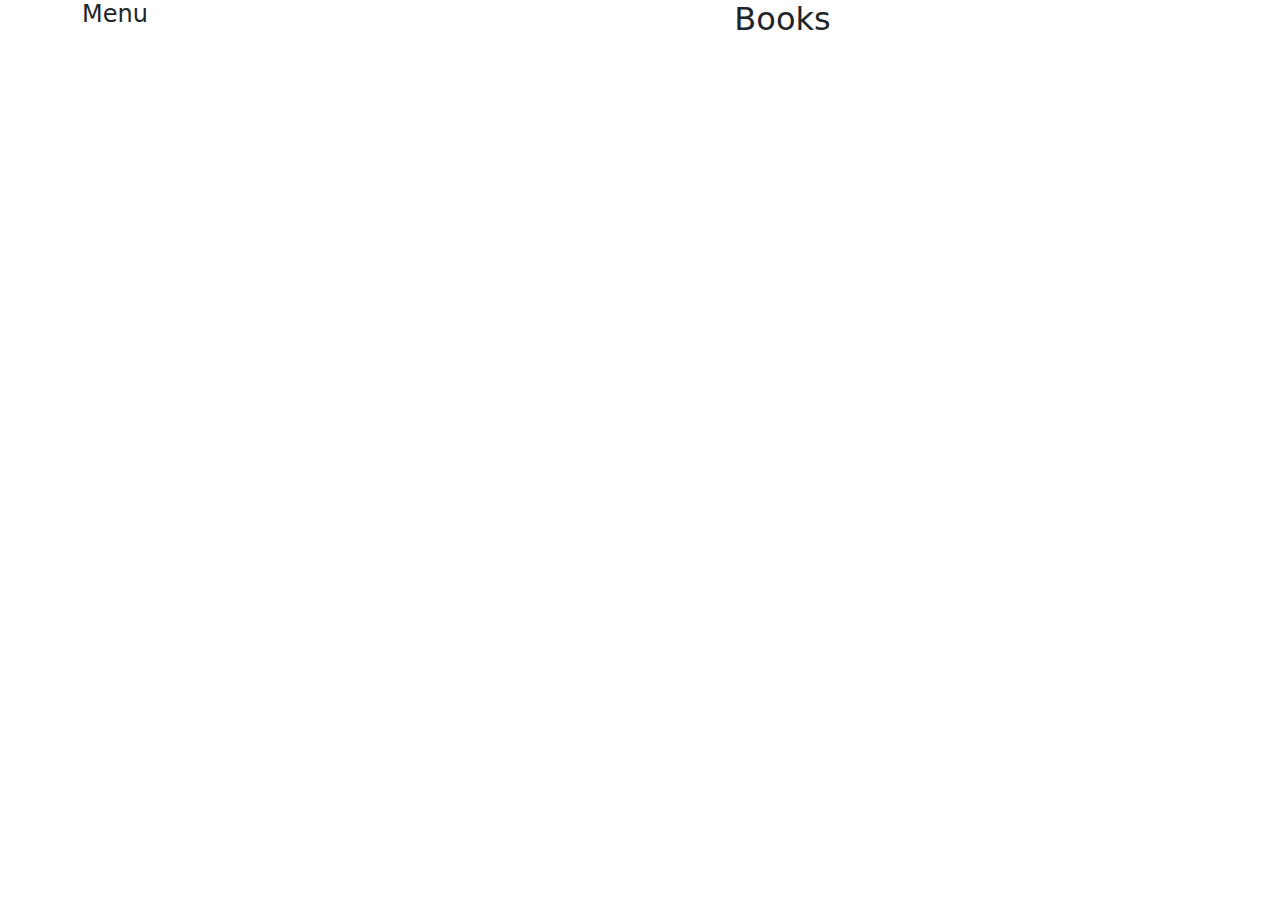
==== books.html @ 38046bc7 "first commit" ====
<!DOCTYPE html>
<html lang="en">
<head>
    <meta charset="UTF-8">
    <meta name="viewport" content="width=device-width, initial-scale=1.0">
    <title>Books</title>
    <link rel="stylesheet" href="css/styles.css">
    <link href="https://cdn.jsdelivr.net/npm/bootstrap@5.3.0/dist/css/bootstrap.min.css" rel="stylesheet">
</head>
<body>
    <div class="container">
        <div class="row">
            <div id="sidebar" class="col-md-3">
                <h4>Menu</h4>
                <ul id="sidebarItems"></ul>
            </div>
            <div class="col-md-9">
                <h2 class="text-center">Books</h2>
                <div id="bookContent" class="mt-3"></div>
            </div>
        </div>
    </div>

    <div class="modal" id="editBookModal" tabindex="-1" role="dialog">
        <div class="modal-dialog" role="document">
            <div class="modal-content">
                <div class="modal-header">
                    <h5 class="modal-title">Edit Book</h5>
                    <button type="button" class="btn-close" data-bs-dismiss="modal" aria-label="Close"></button>
                </div>
                <div class="modal-body">
                    <form id="editBookForm">
                        <div class="form-group">
                            <label for="bookTitle">Title</label>
                            <input type="text" class="form-control" id="bookTitle" placeholder="Enter title">
                        </div>
                        <div class="form-group">
                            <label for="bookAuthor">Author</label>
                            <input type="text" class="form-control" id="bookAuthor" placeholder="Enter author">
                        </div>
                    </form>
                </div>
                <div class="modal-footer">
                    <button type="button" class="btn btn-secondary" data-bs-dismiss="modal">Close</button>
                    <button type="button" class="btn btn-primary" id="saveBookChanges">Save changes</button>
                </div>
            </div>
        </div>
    </div>

    <div class="modal fade" id="addBookModal" tabindex="-1" role="dialog">
        <div class="modal-dialog" role="document">
            <div class="modal-content">
                <div class="modal-header">
                    <h5 class="modal-title">Add New Book</h5>
                    <button type="button" class="btn-close" data-bs-dismiss="modal" aria-label="Close"></button>
                </div>
                <div class="modal-body">
                    <form id="addBookForm">
                        <div class="form-group">
                            <label for="newBookTitle">Title</label>
                            <input type="text" class="form-control" id="newBookTitle" placeholder="Enter title">
                        </div>
                        <div class="form-group">
                            <label for="newBookAuthor">Author</label>
                            <input type="text" class="form-control" id="newBookAuthor" placeholder="Enter author">
                        </div>
                    </form>
                </div>
                <div class="modal-footer">
                    <button type="button" class="btn btn-secondary" data-bs-dismiss="modal">Close</button>
                    <button type="button" class="btn btn-primary" id="saveNewBook">Save</button>
                </div>
            </div>
        </div>
    </div>

    <button id="addBookBtn" class="btn btn-primary" style="display: none;">Add Book</button>

    <script src="https://cdn.jsdelivr.net/npm/bootstrap@5.3.0/dist/js/bootstrap.bundle.min.js"></script>
    <script src="https://code.jquery.com/jquery-3.6.0.min.js"></script>
    <script src="https://cdn.jsdelivr.net/npm/bootstrap@5.3.0/dist/js/bootstrap.bundle.min.js"></script>
    <script src="js/authentication.js"></script>
    <script src="js/books.js"></script> <!-- Add a separate JS file for book functionalities -->
</body>
</html>
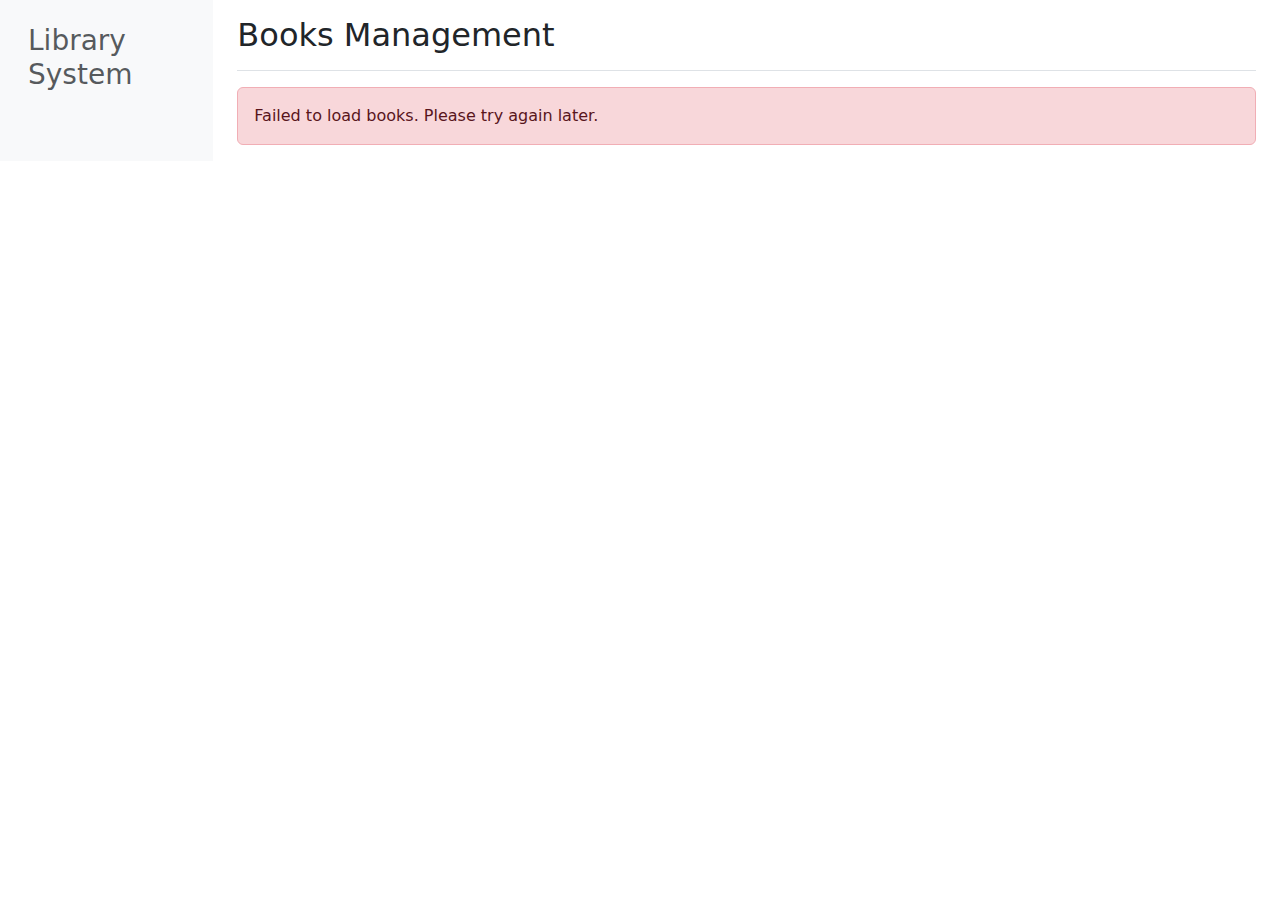
==== commit 1b8aa65d: "design changes" ====
--- a/books.html
+++ b/books.html
@@ -4,25 +4,42 @@
 <head>
     <meta charset="UTF-8">
     <meta name="viewport" content="width=device-width, initial-scale=1.0">
-    <title>Books</title>
+    <title>Library Management System - Books</title>
+    <link rel="stylesheet" href="https://cdnjs.cloudflare.com/ajax/libs/font-awesome/6.4.0/css/all.min.css">
+    <link href="https://cdn.jsdelivr.net/npm/bootstrap@5.3.0/dist/css/bootstrap.min.css" rel="stylesheet">
     <link rel="stylesheet" href="css/styles.css">
-    <link href="https://cdn.jsdelivr.net/npm/bootstrap@5.3.0/dist/css/bootstrap.min.css" rel="stylesheet">
 </head>
 <body>
-    <div class="container">
+    <div class="container-fluid">
         <div class="row">
-            <div id="sidebar" class="col-md-3">
-                <h4>Menu</h4>
-                <ul id="sidebarItems"></ul>
-            </div>
-            <div class="col-md-9">
-                <h2 class="text-center">Books</h2>
-                <div id="bookContent" class="mt-3"></div>
-            </div>
+            <!-- Sidebar -->
+            <nav id="sidebar" class="col-md-3 col-lg-2 d-md-block bg-light sidebar">
+                <div class="position-sticky">
+                    <h3 class="sidebar-heading d-flex justify-content-between align-items-center px-3 mt-4 mb-1 text-muted">
+                        <span>Library System</span>
+                    </h3>
+                    <ul class="nav flex-column" id="sidebarItems">
+                        <!-- Sidebar items will be dynamically added here -->
+                    </ul>
+                </div>
+            </nav>
+
+            <!-- Main content -->
+            <main class="col-md-9 ms-sm-auto col-lg-10 px-md-4">
+                <div class="d-flex justify-content-between flex-wrap flex-md-nowrap align-items-center pt-3 pb-2 mb-3 border-bottom">
+                    <h1 class="h2">Books Management</h1>
+                    <button id="addBookBtn" class="btn btn-primary" style="display: none;">
+                        <i class="fas fa-plus"></i> Add Book
+                    </button>
+                </div>
+                <div id="bookContent" class="mt-3">
+                    <!-- Book content will be dynamically added here -->
+                </div>
+            </main>
         </div>
     </div>
 
-    <div class="modal" id="editBookModal" tabindex="-1" role="dialog">
+    <div class="modal fade" id="editBookModal" tabindex="-1" role="dialog">
         <div class="modal-dialog" role="document">
             <div class="modal-content">
                 <div class="modal-header">
@@ -31,12 +48,12 @@
                 </div>
                 <div class="modal-body">
                     <form id="editBookForm">
-                        <div class="form-group">
-                            <label for="bookTitle">Title</label>
+                        <div class="mb-3">
+                            <label for="bookTitle" class="form-label">Title</label>
                             <input type="text" class="form-control" id="bookTitle" placeholder="Enter title">
                         </div>
-                        <div class="form-group">
-                            <label for="bookAuthor">Author</label>
+                        <div class="mb-3">
+                            <label for="bookAuthor" class="form-label">Author</label>
                             <input type="text" class="form-control" id="bookAuthor" placeholder="Enter author">
                         </div>
                     </form>
@@ -58,12 +75,12 @@
                 </div>
                 <div class="modal-body">
                     <form id="addBookForm">
-                        <div class="form-group">
-                            <label for="newBookTitle">Title</label>
+                        <div class="mb-3">
+                            <label for="newBookTitle" class="form-label">Title</label>
                             <input type="text" class="form-control" id="newBookTitle" placeholder="Enter title">
                         </div>
-                        <div class="form-group">
-                            <label for="newBookAuthor">Author</label>
+                        <div class="mb-3">
+                            <label for="newBookAuthor" class="form-label">Author</label>
                             <input type="text" class="form-control" id="newBookAuthor" placeholder="Enter author">
                         </div>
                     </form>
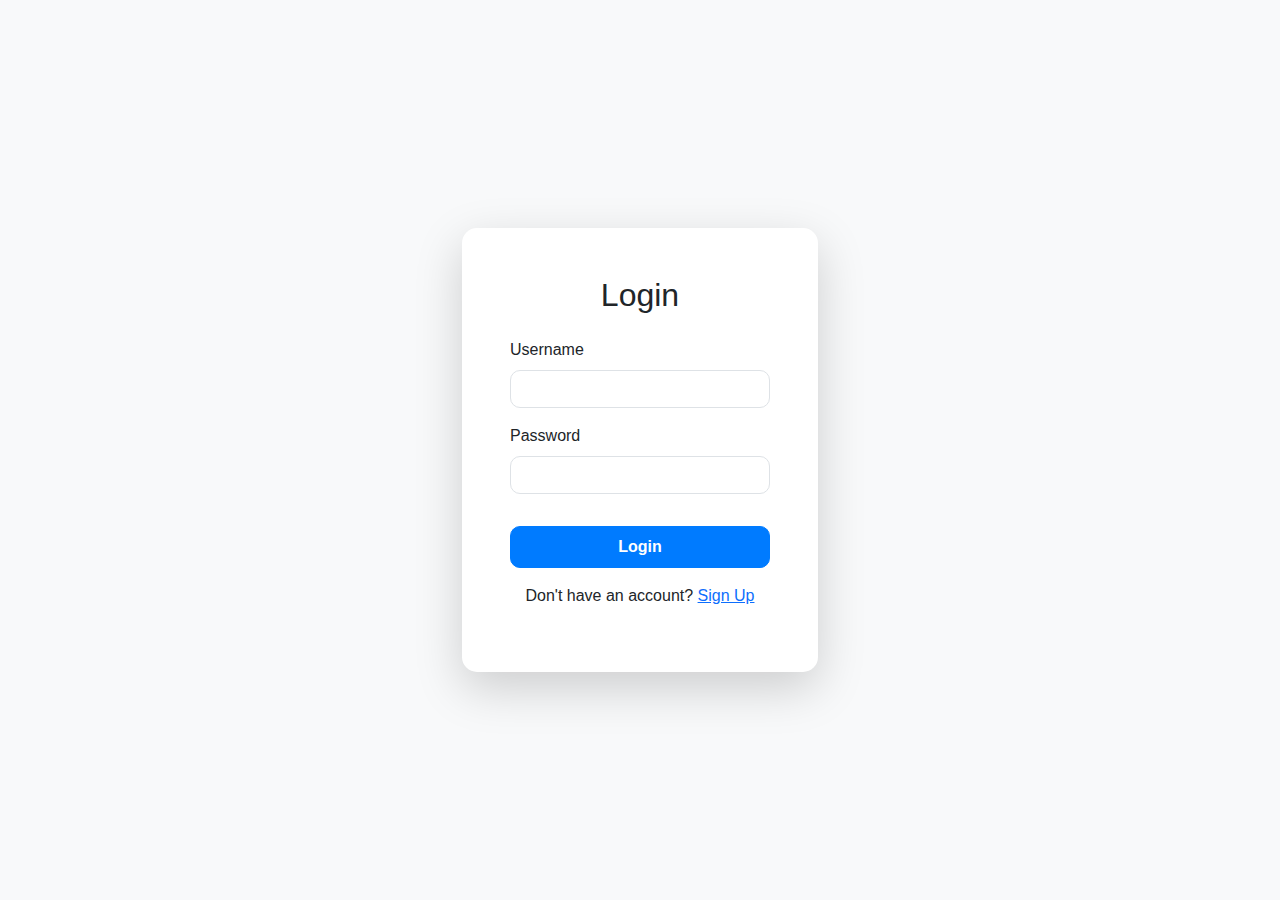
==== commit 75aa2557: "style updation" ====
--- a/books.html
+++ b/books.html
@@ -7,7 +7,7 @@
     <title>Library Management System - Books</title>
     <link rel="stylesheet" href="https://cdnjs.cloudflare.com/ajax/libs/font-awesome/6.4.0/css/all.min.css">
     <link href="https://cdn.jsdelivr.net/npm/bootstrap@5.3.0/dist/css/bootstrap.min.css" rel="stylesheet">
-    <link rel="stylesheet" href="css/styles.css">
+    <link rel="stylesheet" href="css/style.css">
 </head>
 <body>
     <div class="container-fluid">
--- a/css/style.css
+++ b/css/style.css
@@ -0,0 +1,97 @@
+body {
+    font-family: 'Segoe UI', Tahoma, Geneva, Verdana, sans-serif;
+    background-color: #f7f9fc;
+}
+
+.sidebar {
+    position: fixed;
+    top: 0;
+    bottom: 0;
+    left: 0;
+    z-index: 100;
+    padding: 48px 0 0;
+    box-shadow: inset -1px 0 0 rgba(0, 0, 0, .1);
+}
+
+.sidebar-sticky {
+    position: relative;
+    top: 0;
+    height: calc(100vh - 48px);
+    padding-top: .5rem;
+    overflow-x: hidden;
+    overflow-y: auto;
+}
+
+.sidebar .nav-link {
+    font-weight: 500;
+    color: #333;
+}
+
+.sidebar .nav-link.active {
+    color: #007bff;
+}
+
+.sidebar-heading {
+    font-size: .75rem;
+    text-transform: uppercase;
+}
+
+main {
+    padding-top: 48px;
+}
+
+.user-item {
+    background-color: #ffffff;
+    border: 1px solid #e0e0e0;
+    border-radius: 8px;
+    padding: 15px;
+    margin-bottom: 15px;
+    transition: all 0.3s ease;
+}
+
+.user-item:hover {
+    box-shadow: 0 5px 15px rgba(0,0,0,0.1);
+}
+
+.btn-danger, .btn-info {
+    margin-right: 10px;
+}
+
+.modal-content {
+    border-radius: 8px;
+}
+
+.form-control:focus {
+    border-color: #80bdff;
+    box-shadow: 0 0 0 0.2rem rgba(0,123,255,.25);
+}
+
+.card {
+    border: none;
+    border-radius: 15px;
+}
+
+.card-body {
+    padding: 2rem;
+}
+
+.form-control, .form-select {
+    border-radius: 10px;
+}
+
+.btn-primary {
+    background-color: #007bff;
+    border-color: #007bff;
+    border-radius: 10px;
+    padding: 0.5rem 1rem;
+    font-weight: bold;
+}
+
+.btn-primary:hover {
+    background-color: #0056b3;
+    border-color: #0056b3;
+}
+
+.alert {
+    border-radius: 10px;
+}